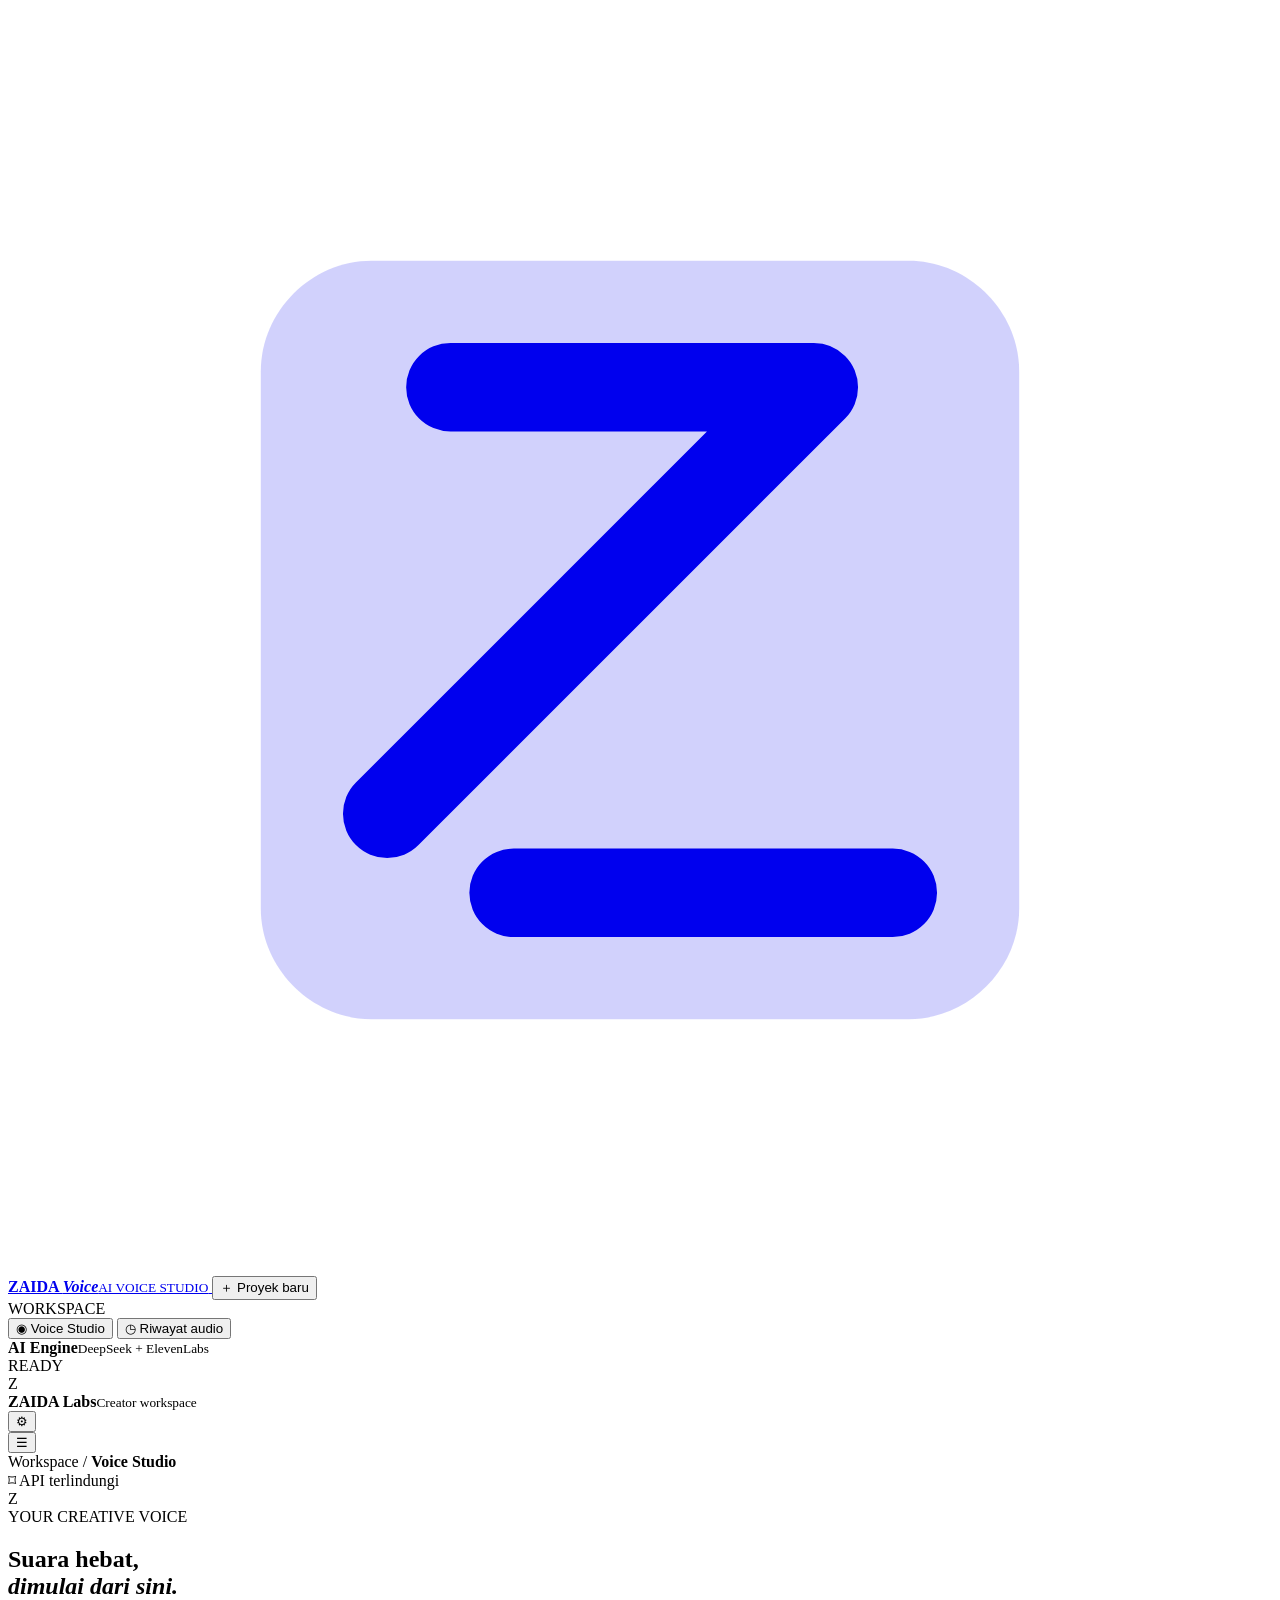
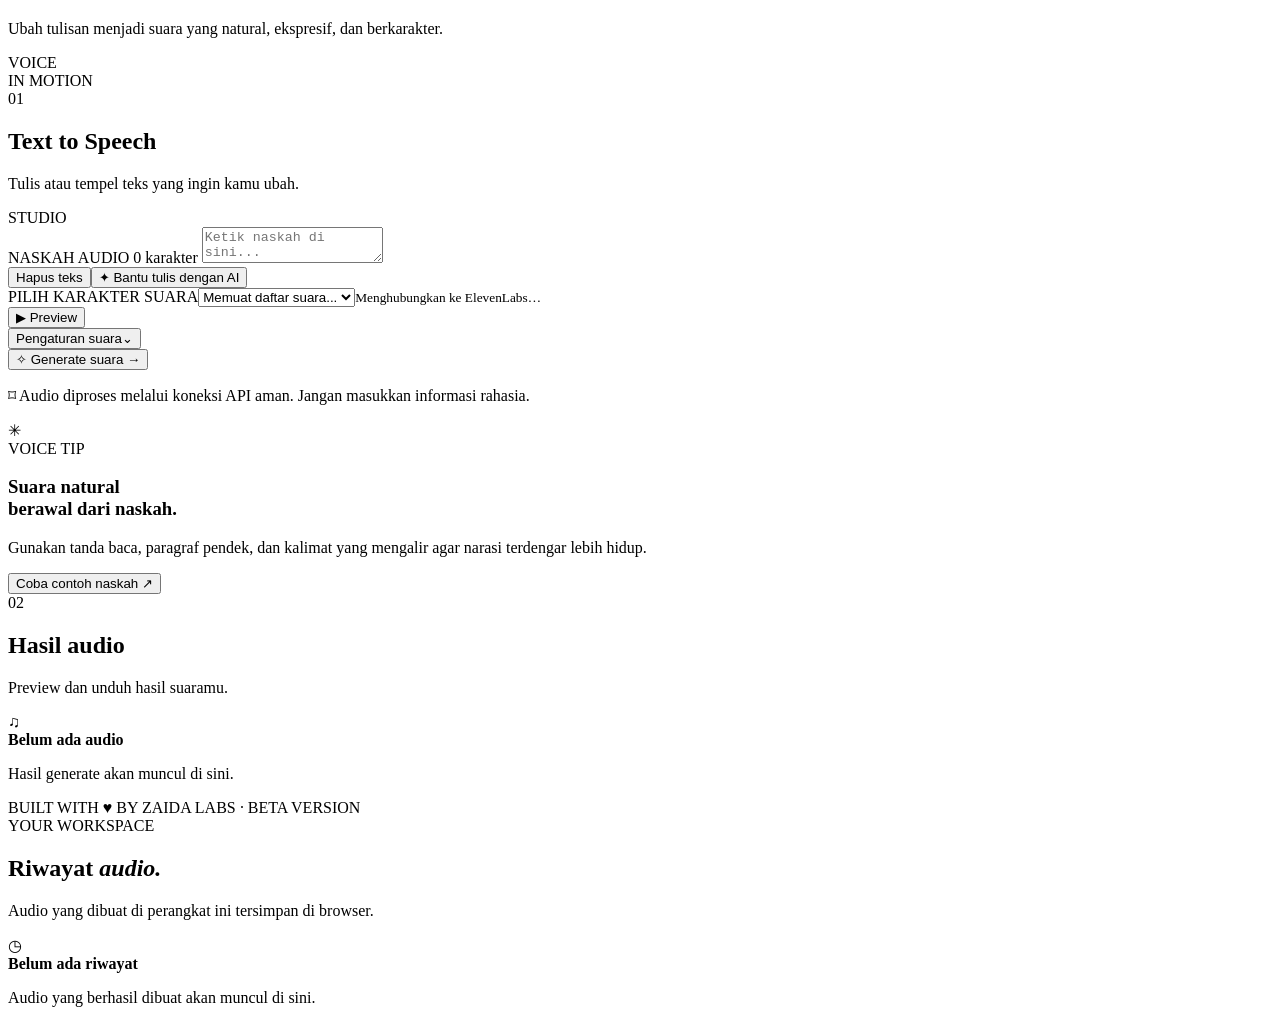
==== index.html @ 1c8c3d90 "Add ZAIDA Voice foundation: index.html" ====
<!doctype html>
<html lang="id">
<head>
  <meta charset="UTF-8">
  <meta name="viewport" content="width=device-width, initial-scale=1, viewport-fit=cover">
  <meta name="theme-color" content="#0b0b12">
  <meta name="description" content="ZAIDA Voice — studio suara AI untuk narasi, konten, dan kreativitas.">
  <title>ZAIDA Voice — AI Voice Studio</title>
  <link rel="manifest" href="/manifest.json">
  <link rel="icon" href="/icons/icon.svg" type="image/svg+xml">
  <link rel="stylesheet" href="/style.css">
</head>
<body>
  <div class="app-shell">
    <aside class="sidebar" id="sidebar">
      <a class="brand" href="/" aria-label="ZAIDA Voice beranda">
        <span class="brand-mark"><svg viewBox="0 0 40 40" aria-hidden="true"><path d="M8 11.5C8 9.6 9.6 8 11.5 8h17C30.4 8 32 9.6 32 11.5v17c0 1.9-1.6 3.5-3.5 3.5h-17C9.6 32 8 30.4 8 28.5v-17Z" fill="currentColor" opacity=".18"/><path d="M12 25.5 25.5 12H14m2 16h12" fill="none" stroke="currentColor" stroke-width="2.8" stroke-linecap="round" stroke-linejoin="round"/></svg></span>
        <span><strong>ZAIDA <i>Voice</i></strong><small>AI VOICE STUDIO</small></span>
      </a>
      <button class="new-project" id="newProject"><span>＋</span> Proyek baru</button>
      <div class="nav-label">WORKSPACE</div>
      <button class="nav-item active" data-view="studio"><span>◉</span> Voice Studio</button>
      <button class="nav-item" data-view="history"><span>◷</span> Riwayat audio</button>
      <div class="sidebar-bottom">
        <div class="engine-card"><span class="status-dot"></span><div><b>AI Engine</b><small>DeepSeek + ElevenLabs</small></div><span class="engine-live">READY</span></div>
        <div class="profile"><div class="avatar">Z</div><div><b>ZAIDA Labs</b><small>Creator workspace</small></div><button title="Pengaturan" id="settingsButton">⚙</button></div>
      </div>
    </aside>

    <main class="main">
      <header class="topbar">
        <button class="mobile-menu" id="mobileMenu" aria-label="Buka menu">☰</button>
        <div class="breadcrumb">Workspace <span>/</span> <b id="breadcrumbPage">Voice Studio</b></div>
        <div class="top-actions"><span class="secure-label">⌑ API terlindungi</span><div class="top-avatar">Z</div></div>
      </header>

      <section class="page active" id="studioPage">
        <div class="welcome">
          <div><div class="eyebrow"><span></span> YOUR CREATIVE VOICE</div><h1>Suara hebat,<br><em>dimulai dari sini.</em></h1><p>Ubah tulisan menjadi suara yang natural, ekspresif, dan berkarakter.</p></div>
          <div class="welcome-art" aria-hidden="true"><div class="orb orb-one"></div><div class="orb orb-two"></div><div class="wave-visual"><i></i><i></i><i></i><i></i><i></i><i></i><i></i><i></i><i></i><i></i><i></i><i></i><i></i><i></i><i></i><i></i><i></i></div><span>VOICE<br>IN MOTION</span></div>
        </div>

        <div class="studio-grid">
          <section class="panel editor-panel">
            <div class="panel-heading"><div><span class="step">01</span><div><h2>Text to Speech</h2><p>Tulis atau tempel teks yang ingin kamu ubah.</p></div></div><span class="live-pill"><i></i> STUDIO</span></div>
            <label class="field-label" for="scriptText">NASKAH AUDIO <span id="charCount">0 karakter</span></label>
            <textarea id="scriptText" maxlength="5000" placeholder="Ketik naskah di sini...&#10;&#10;Contoh: Halo, selamat datang di ZAIDA Voice. Mari mulai membuat sesuatu yang luar biasa hari ini."></textarea>
            <div class="editor-tools"><button class="text-tool" id="clearText">Hapus teks</button><button class="text-tool ai-tool" id="improveScript">✦ Bantu tulis dengan AI</button></div>
            <div class="voice-row">
              <div class="voice-select-wrap"><label class="field-label" for="voiceSelect">PILIH KARAKTER SUARA</label><select id="voiceSelect"><option value="">Memuat daftar suara...</option></select><small id="voiceStatus">Menghubungkan ke ElevenLabs…</small></div>
              <button class="preview-button" id="previewVoice" title="Preview suara">▶ <span>Preview</span></button>
            </div>
            <div class="advanced">
              <button class="advanced-toggle" id="advancedToggle" aria-expanded="false"><span>Pengaturan suara</span><span>⌄</span></button>
              <div class="advanced-content" id="advancedContent" hidden>
                <div class="range-field"><div><label for="stability">Stability</label><output id="stabilityValue">50%</output></div><input id="stability" type="range" min="0" max="100" value="50"><small>Rendah lebih ekspresif; tinggi lebih konsisten.</small></div>
                <div class="range-field"><div><label for="similarity">Similarity</label><output id="similarityValue">75%</output></div><input id="similarity" type="range" min="0" max="100" value="75"><small>Seberapa dekat hasil dengan karakter suara asli.</small></div>
                <div class="range-field"><div><label for="style">Style exaggeration</label><output id="styleValue">0%</output></div><input id="style" type="range" min="0" max="100" value="0"><small>Penekanan karakter penyampaian suara.</small></div>
              </div>
            </div>
            <button class="generate-button" id="generateButton"><span>✧</span> Generate suara <b>→</b></button>
            <p class="privacy-note">⌑ Audio diproses melalui koneksi API aman. Jangan masukkan informasi rahasia.</p>
          </section>

          <aside class="right-column">
            <section class="panel tips-panel"><div class="tip-icon">✳</div><div class="tip-eyebrow">VOICE TIP</div><h3>Suara natural<br>berawal dari naskah.</h3><p>Gunakan tanda baca, paragraf pendek, dan kalimat yang mengalir agar narasi terdengar lebih hidup.</p><button id="sampleText" class="subtle-button">Coba contoh naskah <span>↗</span></button></section>
            <section class="panel output-panel"><div class="panel-heading compact"><div><span class="step">02</span><div><h2>Hasil audio</h2><p>Preview dan unduh hasil suaramu.</p></div></div></div>
              <div class="empty-output" id="emptyOutput"><div class="audio-orbit"><span>♫</span></div><b>Belum ada audio</b><p>Hasil generate akan muncul di sini.</p></div>
              <div class="audio-result" id="audioResult" hidden><div class="result-meta"><span class="result-icon">♫</span><div><b id="resultTitle">Audio baru</b><small id="resultDetails">MP3 · ZAIDA Voice</small></div></div><audio id="audioPlayer" controls></audio><a class="download-button" id="downloadButton" download="zaida-voice.mp3">↓ Unduh MP3</a></div>
              <div class="progress-wrap" id="progressWrap" hidden><div class="progress-label"><span id="progressText">Menyiapkan suara…</span><span class="spinner"></span></div><div class="progress-track"><i></i></div></div>
            </section>
          </aside>
        </div>
        <footer class="footer">BUILT WITH <span>♥</span> BY ZAIDA LABS <i>·</i> BETA VERSION</footer>
      </section>

      <section class="page" id="historyPage">
        <div class="history-heading"><div class="eyebrow"><span></span> YOUR WORKSPACE</div><h1>Riwayat <em>audio.</em></h1><p>Audio yang dibuat di perangkat ini tersimpan di browser.</p></div>
        <div class="panel history-panel" id="historyList"><div class="empty-output"><div class="audio-orbit"><span>◷</span></div><b>Belum ada riwayat</b><p>Audio yang berhasil dibuat akan muncul di sini.</p></div></div>
      </section>
    </main>
  </div>
  <div class="toast" id="toast" role="status" aria-live="polite"></div>
  <script src="/app.js" defer></script>
</body>
</html>
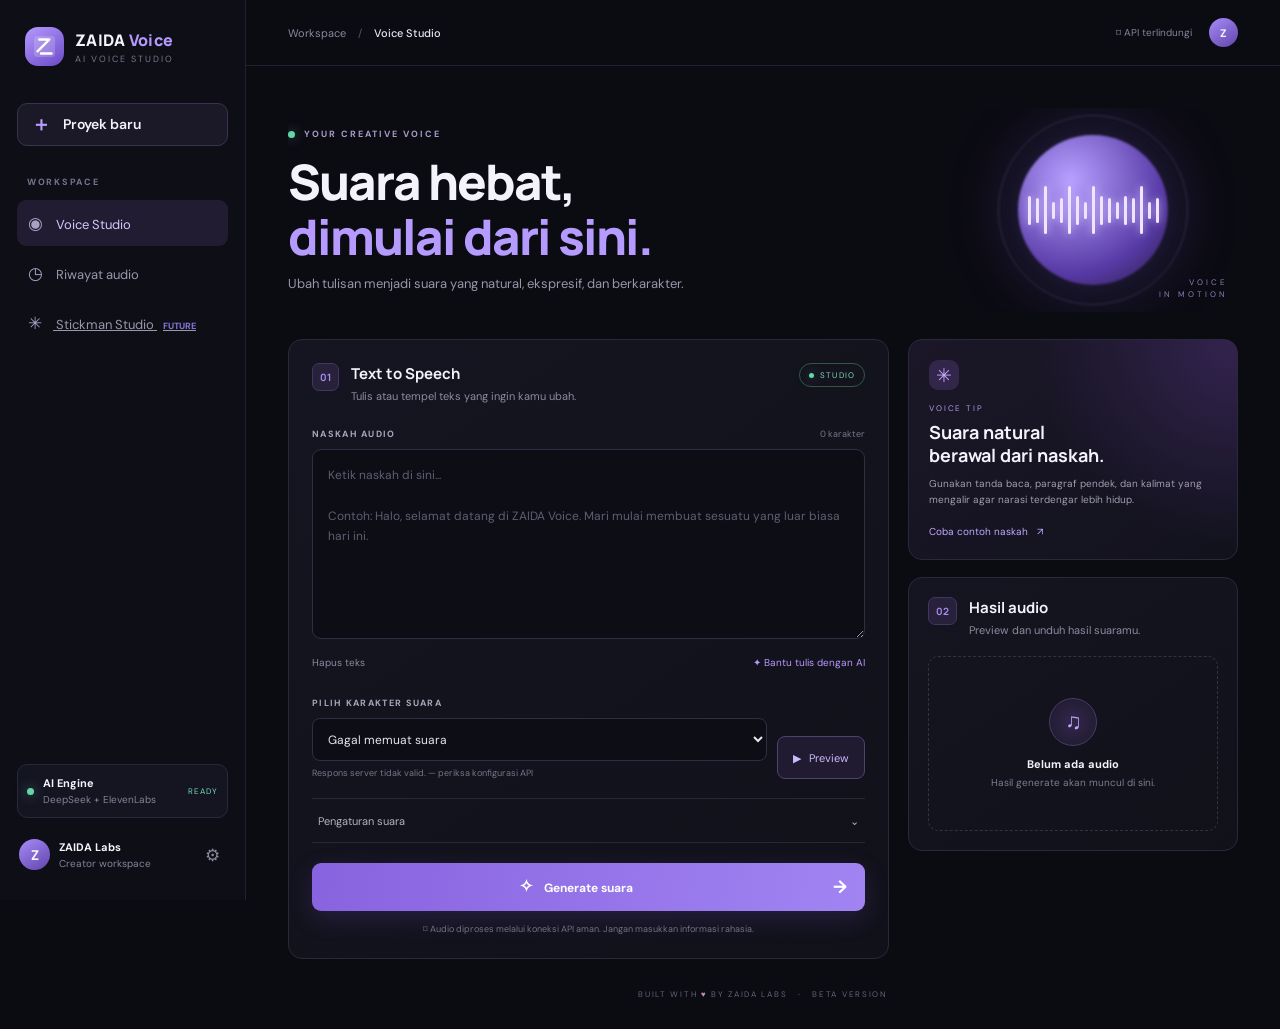
==== commit aff2bd55: "Add Stickman Studio future link to main sidebar" ====
--- a/index.html
+++ b/index.html
@@ -21,6 +21,7 @@
       <div class="nav-label">WORKSPACE</div>
       <button class="nav-item active" data-view="studio"><span>◉</span> Voice Studio</button>
       <button class="nav-item" data-view="history"><span>◷</span> Riwayat audio</button>
+      <a class="nav-item" href="/stickman-studio.html"><span>✳</span> Stickman Studio <small style="margin-left:6px;color:#8176d7;font-size:9px;font-weight:800">FUTURE</small></a>
       <div class="sidebar-bottom">
         <div class="engine-card"><span class="status-dot"></span><div><b>AI Engine</b><small>DeepSeek + ElevenLabs</small></div><span class="engine-live">READY</span></div>
         <div class="profile"><div class="avatar">Z</div><div><b>ZAIDA Labs</b><small>Creator workspace</small></div><button title="Pengaturan" id="settingsButton">⚙</button></div>
--- a/style.css
+++ b/style.css
@@ -0,0 +1,6 @@
+@import url('https://fonts.googleapis.com/css2?family=DM+Sans:wght@400;500;600;700&family=Manrope:wght@400;500;600;700;800&display=swap');
+:root{color-scheme:dark;--bg:#0b0b12;--panel:#12121d;--panel2:#171725;--line:#29283a;--muted:#9291a6;--text:#f4f2fb;--purple:#a78bfa;--purple2:#7955dc;--mint:#80e0c0}
+*{box-sizing:border-box}body{margin:0;background:var(--bg);color:var(--text);font-family:'DM Sans',sans-serif;font-size:14px}button,textarea,select,input{font:inherit}button{cursor:pointer;color:inherit}.app-shell{min-height:100vh}.sidebar{width:246px;position:fixed;inset:0 auto 0 0;background:#0e0e17;border-right:1px solid #222131;padding:27px 17px;display:flex;flex-direction:column;z-index:5}.brand{display:flex;align-items:center;gap:11px;text-decoration:none;color:var(--text);margin:0 8px 37px}.brand-mark{width:39px;height:39px;border-radius:13px;background:linear-gradient(145deg,#b59aff,#6b4ac6);display:grid;place-items:center;color:white}.brand-mark svg{width:35px}.brand strong{font:800 16px Manrope;letter-spacing:.3px;display:block}.brand strong i{font-style:normal;color:#b49aff}.brand small{display:block;color:#77758d;font-size:9px;letter-spacing:2px;margin-top:2px}.new-project{height:43px;border:1px solid #39334d;border-radius:10px;background:#1b1828;text-align:left;padding:0 13px;font-weight:600;margin-bottom:30px}.new-project span{font-size:20px;color:#b99eff;vertical-align:-2px;margin-right:9px}.nav-label{font-size:9px;letter-spacing:1.7px;color:#77758d;font-weight:700;padding:0 10px 10px}.nav-item{border:0;background:transparent;color:#9997aa;text-align:left;padding:12px 11px;border-radius:9px;margin:2px 0;font-size:13px}.nav-item span{display:inline-block;width:25px;color:#aaa0c5;font-size:17px}.nav-item.active{background:#211c31;color:#d6c8ff}.sidebar-bottom{margin-top:auto}.engine-card{display:flex;align-items:center;gap:9px;background:#151522;border:1px solid #29273a;border-radius:10px;padding:11px 9px;margin-bottom:18px}.status-dot,.eyebrow span,.live-pill i{width:7px;height:7px;border-radius:50%;background:#64d6aa;box-shadow:0 0 12px #64d6aa88}.engine-card b,.profile b{font-size:11px;display:block}.engine-card small,.profile small{font-size:10px;color:#858398;display:block;margin-top:3px}.engine-live{font-size:8px;letter-spacing:1px;color:#75dcb5;margin-left:auto}.profile{display:flex;align-items:center;gap:9px;padding:3px 2px}.avatar,.top-avatar{width:31px;height:31px;border-radius:50%;background:linear-gradient(145deg,#a78bfa,#6145a9);display:grid;place-items:center;font-weight:800}.profile button{margin-left:auto;border:0;background:none;color:#8b899e;font-size:17px}.main{margin-left:246px;min-height:100vh}.topbar{height:66px;border-bottom:1px solid #222131;display:flex;align-items:center;justify-content:space-between;padding:0 42px}.breadcrumb{font-size:11px;color:#89879c}.breadcrumb span{padding:0 9px;color:#55536a}.breadcrumb b{color:#e8e4f3;font-weight:500}.top-actions{display:flex;align-items:center;gap:17px}.secure-label{font-size:10px;color:#858398}.top-avatar{width:29px;height:29px;font-size:11px}.mobile-menu{display:none}.page{display:none;max-width:1300px;margin:auto;padding:42px 42px 20px}.page.active{display:block}.welcome{display:flex;justify-content:space-between;align-items:center;min-height:204px;margin-bottom:27px;overflow:hidden}.eyebrow{font-size:9px;letter-spacing:2px;color:#a99acb;font-weight:700;display:flex;align-items:center;gap:9px}.welcome h1,.history-heading h1{font:800 clamp(34px,4vw,49px)/1.12 Manrope;margin:15px 0 10px;letter-spacing:-2px}.welcome h1 em,.history-heading h1 em{font-style:normal;color:#b69bff}.welcome p,.history-heading p{margin:0;color:#9896aa;font-size:13px}.welcome-art{width:290px;height:180px;position:relative;display:grid;place-items:center;flex-shrink:0}.orb{position:absolute;border-radius:50%;filter:blur(1px)}.orb-one{width:150px;height:150px;background:radial-gradient(circle at 35% 30%,#b7a0ff,#583aa6 65%,#251b42);box-shadow:0 0 70px #7b5bd855}.orb-two{width:190px;height:190px;border:1px solid #9b80e444}.wave-visual{position:relative;display:flex;align-items:center;gap:5px;height:65px}.wave-visual i{display:block;width:3px;border-radius:4px;background:#eee7ff;box-shadow:0 0 9px #d4bdff;height:var(--h,25px)}.wave-visual i:nth-child(3n){--h:48px}.wave-visual i:nth-child(3n+1){--h:29px}.wave-visual i:nth-child(4n){--h:17px}.welcome-art>span{position:absolute;bottom:0;right:10px;font-size:8px;line-height:1.5;letter-spacing:3px;color:#8e7cb7;text-align:right}.studio-grid{display:grid;grid-template-columns:minmax(0,1.55fr) minmax(270px,.85fr);gap:19px;align-items:start}.panel{background:linear-gradient(145deg,#151521,#11111a);border:1px solid #2a293b;border-radius:14px}.editor-panel{padding:23px}.panel-heading{display:flex;align-items:flex-start;justify-content:space-between;margin-bottom:25px}.panel-heading>div{display:flex;gap:12px;align-items:flex-start}.step{font:700 10px Manrope;color:#a88cf0;background:#28213c;border:1px solid #43355e;border-radius:7px;padding:6px 7px}.panel h2{font:700 15px Manrope;margin:0 0 5px}.panel-heading p{font-size:11px;color:#8d8b9f;margin:0}.live-pill{font-size:8px;letter-spacing:1.2px;color:#83d8b6;border:1px solid #315847;border-radius:20px;padding:6px 9px;display:flex;align-items:center;gap:6px}.live-pill i{width:5px;height:5px}.field-label{display:flex;justify-content:space-between;color:#aaa7bc;font-size:9px;letter-spacing:1.3px;font-weight:700;margin-bottom:9px}.field-label span{font-weight:400;letter-spacing:0;color:#77758a}textarea{width:100%;min-height:190px;resize:vertical;background:#0d0d16;border:1px solid #302e43;border-radius:9px;padding:15px;color:#eeeaf8;outline:none;line-height:1.7;font-size:12px}textarea:focus,select:focus{border-color:#8e70d8}textarea::placeholder{color:#5f5d70}.editor-tools{display:flex;justify-content:space-between;margin:9px 0 24px}.text-tool{border:0;background:none;color:#8c899e;font-size:10px;padding:4px 0}.text-tool:hover{color:#c3afff}.ai-tool{color:#b69aff}.voice-row{display:flex;gap:10px;align-items:end}.voice-select-wrap{flex:1;min-width:0}select{width:100%;height:43px;border:1px solid #302e43;background:#0d0d16;color:#e8e4f2;border-radius:8px;padding:0 11px;outline:none;font-size:12px}#voiceStatus{display:block;font-size:9px;color:#77758c;margin-top:6px}.preview-button{height:43px;padding:0 15px;border:1px solid #51416f;background:#211b31;border-radius:8px;color:#cbb9ff;font-size:11px}.preview-button span{margin-left:5px}.advanced{margin-top:19px;border-top:1px solid #29283a;border-bottom:1px solid #29283a}.advanced-toggle{width:100%;height:43px;display:flex;justify-content:space-between;align-items:center;background:none;border:0;color:#b4b0c2;font-size:11px}.advanced-content{padding:2px 0 15px}.range-field{margin:13px 0}.range-field>div{display:flex;justify-content:space-between;margin-bottom:7px}.range-field label{font-size:10px;color:#c7c3d3}.range-field output{font-size:10px;color:#b69aff}.range-field input{width:100%;accent-color:#9c7be9}.range-field small{font-size:9px;color:#77758b}.generate-button{margin-top:20px;width:100%;height:48px;border:0;border-radius:9px;background:linear-gradient(100deg,#8863df,#a184f2);color:white;font-weight:700;font-size:12px;box-shadow:0 8px 25px #7854cb33}.generate-button span{font-size:17px;margin-right:8px}.generate-button b{float:right;font-size:18px;margin-right:12px}.generate-button:disabled{opacity:.55;cursor:wait}.privacy-note{text-align:center;color:#747286;font-size:9px;margin:12px 0 0}.right-column{display:grid;gap:17px}.tips-panel{padding:20px;min-height:205px;background:radial-gradient(circle at 100% 0%,#33234f 0,transparent 52%),linear-gradient(145deg,#1b1728,#12121d)}.tip-icon{width:30px;height:30px;display:grid;place-items:center;border-radius:9px;background:#32264a;color:#c5a9ff;font-size:19px;margin-bottom:13px}.tip-eyebrow{font-size:8px;letter-spacing:1.8px;color:#b49ae9}.tips-panel h3{font:700 18px/1.3 Manrope;margin:8px 0}.tips-panel p{font-size:10px;color:#a09caf;line-height:1.6;margin:0 0 13px}.subtle-button{background:none;border:0;padding:0;color:#c0a9ff;font-size:10px}.subtle-button span{padding-left:6px}.output-panel{padding:19px}.panel-heading.compact{margin-bottom:19px}.empty-output{min-height:175px;border:1px dashed #343146;border-radius:10px;display:flex;flex-direction:column;align-items:center;justify-content:center;text-align:center;padding:18px}.audio-orbit{width:48px;height:48px;border-radius:50%;display:grid;place-items:center;background:radial-gradient(circle,#33274d,#1c1929);border:1px solid #4b3a69;color:#c2a9ff;font-size:22px;margin-bottom:11px}.empty-output b{font-size:11px}.empty-output p{font-size:10px;color:#7e7b90;margin:5px 0 0}.audio-result{background:#0d0d16;border:1px solid #302e43;border-radius:10px;padding:13px}.result-meta{display:flex;align-items:center;gap:10px;margin-bottom:12px}.result-icon{width:30px;height:30px;border-radius:8px;background:#302444;color:#c8afff;display:grid;place-items:center}.result-meta b{font-size:11px;display:block}.result-meta small{font-size:9px;color:#828095}.audio-result audio{width:100%;height:36px}.download-button{display:block;text-align:center;text-decoration:none;background:#28213a;color:#cdbaff;border:1px solid #51416f;border-radius:8px;padding:10px;font-size:10px;margin-top:10px}.progress-wrap{margin-top:15px}.progress-label{display:flex;justify-content:space-between;font-size:10px;color:#b9b3ca;margin-bottom:9px}.spinner{width:13px;height:13px;border:2px solid #4b3c67;border-top-color:#b99aff;border-radius:50%;animation:spin .8s linear infinite}.progress-track{height:4px;border-radius:5px;background:#292538;overflow:hidden}.progress-track i{display:block;width:45%;height:100%;background:#a88af0;animation:progress 1.8s ease-in-out infinite alternate}@keyframes spin{to{transform:rotate(360deg)}}@keyframes progress{to{width:90%}}.footer{padding:30px 0 10px;text-align:center;color:#666478;font-size:8px;letter-spacing:1.7px}.footer span{color:#c58bb7}.footer i{padding:0 7px;color:#a58ae8}.history-heading{margin:18px 0 25px}.history-heading h1{font-size:39px}.history-panel{padding:20px}.history-item{display:flex;align-items:center;gap:12px;padding:13px 4px;border-bottom:1px solid #29283a}.history-item:last-child{border:0}.history-item .result-icon{flex-shrink:0}.history-item b{font-size:11px}.history-item small{display:block;color:#858296;font-size:9px;margin-top:4px}.history-item a{margin-left:auto;color:#c4adff;font-size:10px;text-decoration:none}.toast{position:fixed;bottom:22px;left:50%;transform:translate(-50%,20px);opacity:0;pointer-events:none;background:#29233a;border:1px solid #574777;color:#eee7ff;border-radius:9px;padding:11px 16px;font-size:11px;z-index:20;transition:.25s}.toast.show{opacity:1;transform:translate(-50%,0)}[hidden]{display:none!important}
+@media(max-width:1050px){.page{padding:32px 25px}.topbar{padding:0 25px}.studio-grid{grid-template-columns:minmax(0,1.3fr) minmax(245px,.8fr)}.welcome-art{width:220px}}
+@media(max-width:760px){.sidebar{transform:translateX(-100%);transition:transform .25s;width:260px;box-shadow:15px 0 40px #0008}.sidebar.open{transform:translateX(0)}.main{margin-left:0}.topbar{height:58px;padding:0 17px}.mobile-menu{display:block;border:0;background:none;font-size:19px;color:#c8b9e8;margin-right:10px}.breadcrumb{margin-right:auto}.secure-label{display:none}.page{padding:25px 16px 15px}.welcome{min-height:175px}.welcome h1{font-size:36px}.welcome p{max-width:270px;font-size:11px;line-height:1.6}.welcome-art{width:115px;height:130px;margin-right:-20px}.orb-one{width:95px;height:95px}.orb-two{width:120px;height:120px}.wave-visual{transform:scale(.75)}.welcome-art>span{font-size:6px;right:10px}.studio-grid{grid-template-columns:1fr}.editor-panel{padding:17px}.right-column{grid-template-columns:1fr 1fr;align-items:stretch;gap:10px}.tips-panel,.output-panel{padding:14px}.tips-panel h3{font-size:15px}.tips-panel p{font-size:9px}.empty-output{min-height:160px;padding:10px}.panel-heading p{font-size:10px}.footer{font-size:7px}.history-heading h1{font-size:34px}}
+@media(max-width:390px){.right-column{grid-template-columns:1fr}.welcome-art{opacity:.65;width:90px}.welcome h1{font-size:32px}.live-pill{display:none}}
